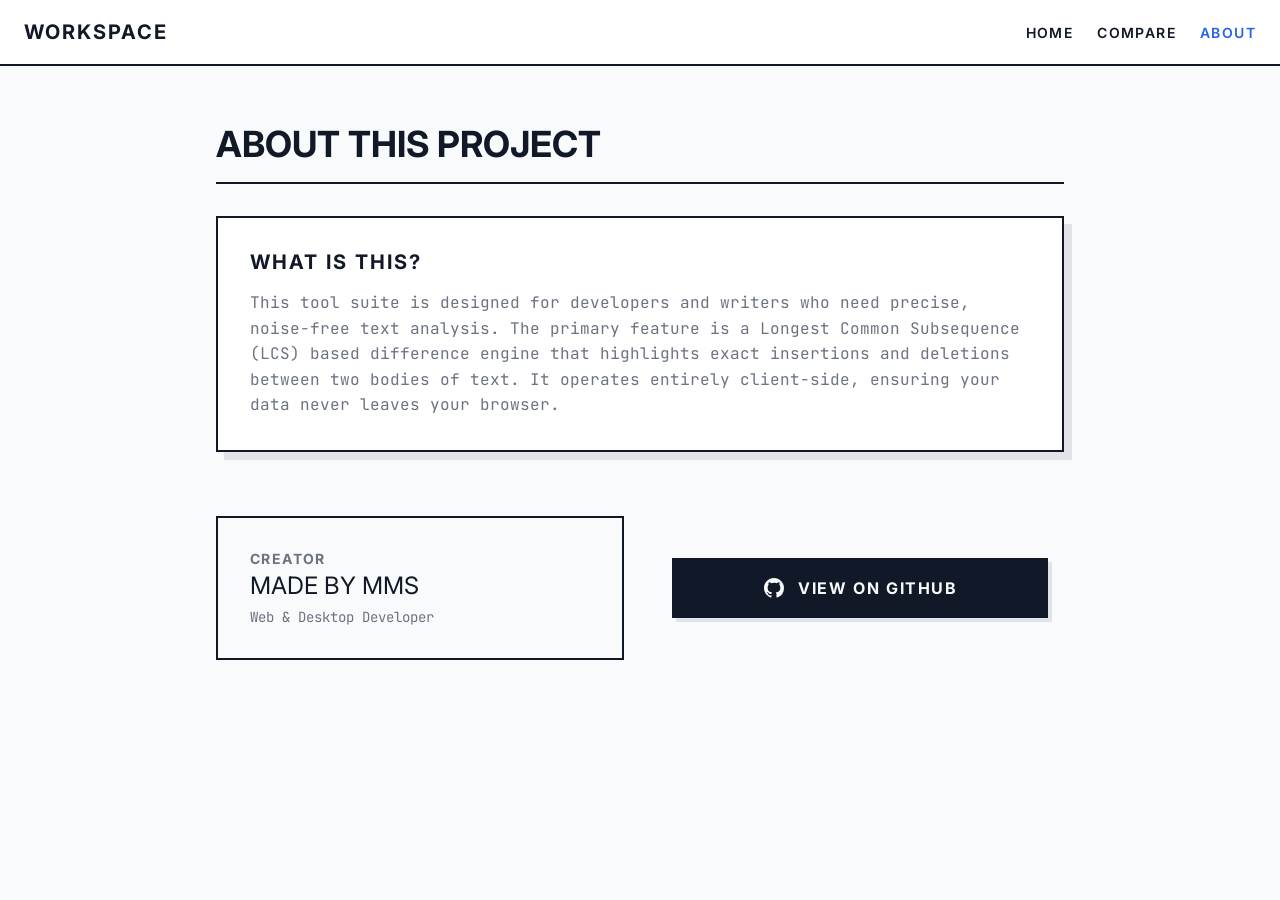
==== about.html @ 01a2ef1f "Add files via upload" ====
<!DOCTYPE html>
<html lang="en">
<head>
    <meta charset="UTF-8">
    <meta name="viewport" content="width=device-width, initial-scale=1.0">
    <title>Workspace | About</title>
    
    <link rel="preconnect" href="https://fonts.googleapis.com">
    <link rel="preconnect" href="https://fonts.gstatic.com" crossorigin>
    <link href="https://fonts.googleapis.com/css2?family=Inter:wght@300;400;500;600;700&family=JetBrains+Mono:wght@400;500&display=swap" rel="stylesheet">
    <link rel="stylesheet" href="style.css">
    
    <script>
        function applyTheme(theme) {
            if (theme === 'dark' || (theme === 'system' && window.matchMedia('(prefers-color-scheme: dark)').matches)) {
                document.documentElement.classList.add('dark');
            } else {
                document.documentElement.classList.remove('dark');
            }
        }
        applyTheme(localStorage.getItem('theme') || 'system');
    </script>
</head>
<body>

    <nav class="navbar">
        <div class="nav-content">
            <a href="index.html" class="nav-logo uppercase tracking-widest">Workspace</a>
            <div class="nav-links uppercase tracking-widest">
                <a href="index.html" class="nav-link">Home</a>
                <a href="compare.html" class="nav-link">Compare</a>
                <a href="about.html" class="nav-link active">About</a>
            </div>
        </div>
    </nav>

    <main class="container container-sm flex-grow" style="display: flex; flex-direction: column; gap: 2rem; margin-top: 2rem;">
        
        <header style="border-bottom: 2px solid var(--border-color); padding-bottom: 1rem;">
            <h1 class="uppercase font-bold" style="font-size: 2.25rem;">About This Project</h1>
        </header>

        <section class="card">
            <h2 class="uppercase tracking-widest" style="font-size: 1.25rem; margin-bottom: 1rem;">What is this?</h2>
            <p class="font-mono text-muted" style="line-height: 1.6;">
                This tool suite is designed for developers and writers who need precise, noise-free text analysis. The primary feature is a Longest Common Subsequence (LCS) based difference engine that highlights exact insertions and deletions between two bodies of text. It operates entirely client-side, ensuring your data never leaves your browser.
            </p>
        </section>

        <section class="about-grid">
            <div style="border: 2px solid var(--border-color); padding: 2rem; display: flex; flex-direction: column; justify-content: center;">
                <h3 class="text-muted uppercase tracking-widest" style="font-size: 0.875rem; margin-bottom: 0.25rem;">Creator</h3>
                <p class="uppercase font-bold" style="font-size: 1.5rem;">Made by MMS</p>
                <p class="font-mono text-muted" style="font-size: 0.875rem; margin-top: 0.5rem;">Web & Desktop Developer</p>
            </div>

            <div style="display: flex; align-items: center; justify-content: center; padding: 1rem;">
                <a href="https://github.com/mmssb" target="_blank" rel="noopener noreferrer" class="btn-primary uppercase tracking-widest" style="width: 100%; font-size: 1rem; box-shadow: var(--shadow-sm);">
                    <svg style="width: 1.5rem; height: 1.5rem;" fill="currentColor" viewBox="0 0 24 24" aria-hidden="true">
                        <path fill-rule="evenodd" d="M12 2C6.477 2 2 6.484 2 12.017c0 4.425 2.865 8.18 6.839 9.504.5.092.682-.217.682-.483 0-.237-.008-.868-.013-1.703-2.782.605-3.369-1.343-3.369-1.343-.454-1.158-1.11-1.466-1.11-1.466-.908-.62.069-.608.069-.608 1.003.07 1.531 1.032 1.531 1.032.892 1.53 2.341 1.088 2.91.832.092-.647.35-1.088.636-1.338-2.22-.253-4.555-1.113-4.555-4.951 0-1.093.39-1.988 1.029-2.688-.103-.253-.446-1.272.098-2.65 0 0 .84-.27 2.75 1.026A9.564 9.564 0 0112 6.844c.85.004 1.705.115 2.504.337 1.909-1.296 2.747-1.027 2.747-1.027.546 1.379.202 2.398.1 2.651.64.7 1.028 1.595 1.028 2.688 0 3.848-2.339 4.695-4.566 4.943.359.309.678.92.678 1.855 0 1.338-.012 2.419-.012 2.747 0 .268.18.58.688.482A10.019 10.019 0 0022 12.017C22 6.484 17.522 2 12 2z" clip-rule="evenodd" />
                    </svg>
                    View on GitHub
                </a>
            </div>
        </section>
    </main>

</body>
</html>
---- style.css ----
/* --- CSS Variables & Theming --- */
:root {
    /* Light Mode Tokens */
    --bg-main: #f9fafb; /* gray-50 */
    --bg-surface: #ffffff;
    --text-main: #111827; /* gray-900 */
    --text-muted: #6b7280; /* gray-500 */
    --border-color: #111827;
    --accent: #2563eb; /* blue-600 */
    --accent-hover: #1d4ed8;
    
    --shadow-sm: 4px 4px 0 0 rgba(17, 24, 39, 0.1);
    --shadow-lg: 8px 8px 0 0 rgba(17, 24, 39, 0.1);

    --diff-add-bg: #bbf7d0;
    --diff-add-text: #14532d;
    --diff-del-bg: #fecaca;
    --diff-del-text: #7f1d1d;
    --diff-border-add: #22c55e;
    --diff-border-del: #ef4444;
}

.dark {
    /* Dark Mode Tokens */
    --bg-main: #050505;
    --bg-surface: #0a0a0a;
    --text-main: #f3f4f6; /* gray-100 */
    --text-muted: #9ca3af; /* gray-400 */
    --border-color: #f3f4f6;
    --accent: #3b82f6; /* blue-500 */
    --accent-hover: #60a5fa;

    --shadow-sm: 4px 4px 0 0 rgba(255, 255, 255, 0.05);
    --shadow-lg: 8px 8px 0 0 rgba(255, 255, 255, 0.05);

    --diff-add-bg: rgba(34, 197, 94, 0.2);
    --diff-add-text: #4ade80;
    --diff-del-bg: rgba(239, 68, 68, 0.2);
    --diff-del-text: #f87171;
}

/* --- Resets & Base --- */
* {
    box-sizing: border-box;
    margin: 0;
    padding: 0;
    border-radius: 0 !important; /* Enforce sharp edges */
}

body {
    font-family: 'Inter', sans-serif;
    background-color: var(--bg-main);
    color: var(--text-main);
    min-height: 100vh;
    display: flex;
    flex-direction: column;
    transition: background-color 0.3s ease, color 0.3s ease;
    -webkit-font-smoothing: antialiased;
}

/* Scrollbars */
::-webkit-scrollbar { width: 10px; height: 10px; }
::-webkit-scrollbar-track { background: transparent; }
::-webkit-scrollbar-thumb { background: #d1d5db; }
::-webkit-scrollbar-thumb:hover { background: #9ca3af; }
.dark ::-webkit-scrollbar-thumb { background: #374151; }
.dark ::-webkit-scrollbar-thumb:hover { background: #4b5563; }

/* Typography Helpers */
.font-mono { font-family: 'JetBrains Mono', monospace; }
.uppercase { text-transform: uppercase; }
.tracking-widest { letter-spacing: 0.1em; }
.text-muted { color: var(--text-muted); }

/* --- Layout --- */
.container {
    width: 100%;
    max-width: 80rem; /* 1280px */
    margin: 0 auto;
    padding: 1.5rem;
}
.container-sm { max-width: 56rem; /* 896px */ }
.flex-grow { flex-grow: 1; }
.hidden { display: none !important; }

/* --- Navigation --- */
.navbar {
    background-color: var(--bg-surface);
    border-bottom: 2px solid var(--border-color);
}
.nav-content {
    max-width: 80rem;
    margin: 0 auto;
    padding: 0 1.5rem;
    display: flex;
    justify-content: space-between;
    align-items: center;
    height: 4rem;
}
.nav-logo {
    font-size: 1.25rem;
    font-weight: 700;
    text-decoration: none;
    color: inherit;
    transition: color 0.2s;
}
.nav-logo:hover { color: var(--accent); }
.nav-links {
    display: flex;
    gap: 1.5rem;
    font-size: 0.875rem;
    font-weight: 600;
}
.nav-link {
    text-decoration: none;
    color: inherit;
    transition: color 0.2s;
}
.nav-link:hover, .nav-link.active { color: var(--accent); }

/* --- Buttons --- */
.btn-primary {
    display: inline-flex;
    align-items: center;
    justify-content: center;
    gap: 0.75rem;
    padding: 1rem 3rem;
    background-color: var(--text-main);
    color: var(--bg-main);
    font-weight: 700;
    font-size: 1.125rem;
    text-decoration: none;
    border: 2px solid transparent;
    cursor: pointer;
    box-shadow: var(--shadow-lg);
    transition: transform 0.1s, background-color 0.2s;
}
.btn-primary:hover {
    background-color: var(--accent);
    color: #fff;
}
.btn-primary:active { transform: scale(0.95); }

/* --- Inputs & Cards --- */
.card {
    background-color: var(--bg-surface);
    border: 2px solid var(--border-color);
    padding: 2rem;
    box-shadow: var(--shadow-lg);
}
.textarea-group { display: flex; flex-direction: column; gap: 0.5rem; }
.textarea-label { font-size: 0.875rem; font-weight: 700; }
.textarea {
    width: 100%;
    height: 20rem;
    padding: 1rem;
    background-color: var(--bg-surface);
    color: var(--text-main);
    border: 2px solid var(--border-color);
    font-size: 0.875rem;
    line-height: 1.6;
    resize: vertical;
    box-shadow: var(--shadow-sm);
    transition: border-color 0.2s;
}
.textarea:focus {
    outline: none;
    border-color: var(--accent);
}

/* --- Theme Switcher --- */
.theme-switcher {
    display: flex;
    border: 2px solid var(--border-color);
    background-color: var(--bg-surface);
    padding: 2px;
}
.theme-btn {
    padding: 0.5rem 1rem;
    font-size: 0.75rem;
    font-weight: 600;
    background: transparent;
    color: var(--text-main);
    border: none;
    cursor: pointer;
    transition: background-color 0.2s;
}
.theme-btn + .theme-btn { border-left: 2px solid var(--border-color); }
.theme-btn:hover { background-color: rgba(128, 128, 128, 0.1); }
.theme-btn.active {
    background-color: var(--text-main);
    color: var(--bg-main);
}

/* --- Specific Pages --- */
.hero-section {
    display: flex;
    flex-direction: column;
    align-items: center;
    justify-content: center;
    text-align: center;
    gap: 2rem;
    padding: 3rem 1.5rem;
}
.hero-title { font-size: clamp(3rem, 5vw, 4.5rem); line-height: 1.1; }
.hero-subtitle { font-size: 1.25rem; max-width: 42rem; }

.compare-grid {
    display: grid;
    grid-template-columns: 1fr;
    gap: 1.5rem;
}
@media (min-width: 1024px) {
    .compare-grid { grid-template-columns: 1fr 1fr; }
}

.compare-header {
    display: flex;
    flex-wrap: wrap;
    justify-content: space-between;
    align-items: center;
    gap: 1rem;
    padding-bottom: 1rem;
    margin-bottom: 1.5rem;
    margin-top: 1rem;
    border-bottom: 2px solid var(--border-color);
}
.compare-title { font-size: 1.875rem; }

.diff-legend { display: flex; gap: 1rem; font-size: 0.75rem; }
.diff-legend-item { display: flex; align-items: center; gap: 0.25rem; }
.diff-box { width: 12px; height: 12px; border: 1px solid; }
.diff-box.add { background-color: var(--diff-add-bg); border-color: var(--diff-border-add); }
.diff-box.del { background-color: var(--diff-del-bg); border-color: var(--diff-border-del); }

.diff-output {
    min-height: 16rem;
    white-space: pre-wrap;
    font-size: 1rem;
    line-height: 1.6;
}

ins { background-color: var(--diff-add-bg); color: var(--diff-add-text); text-decoration: none; padding: 0.125rem 0; }
del { background-color: var(--diff-del-bg); color: var(--diff-del-text); text-decoration: line-through; padding: 0.125rem 0; }

.about-grid { display: grid; grid-template-columns: 1fr; gap: 2rem; margin-top: 2rem; }
@media (min-width: 768px) {
    .about-grid { grid-template-columns: 1fr 1fr; }
}
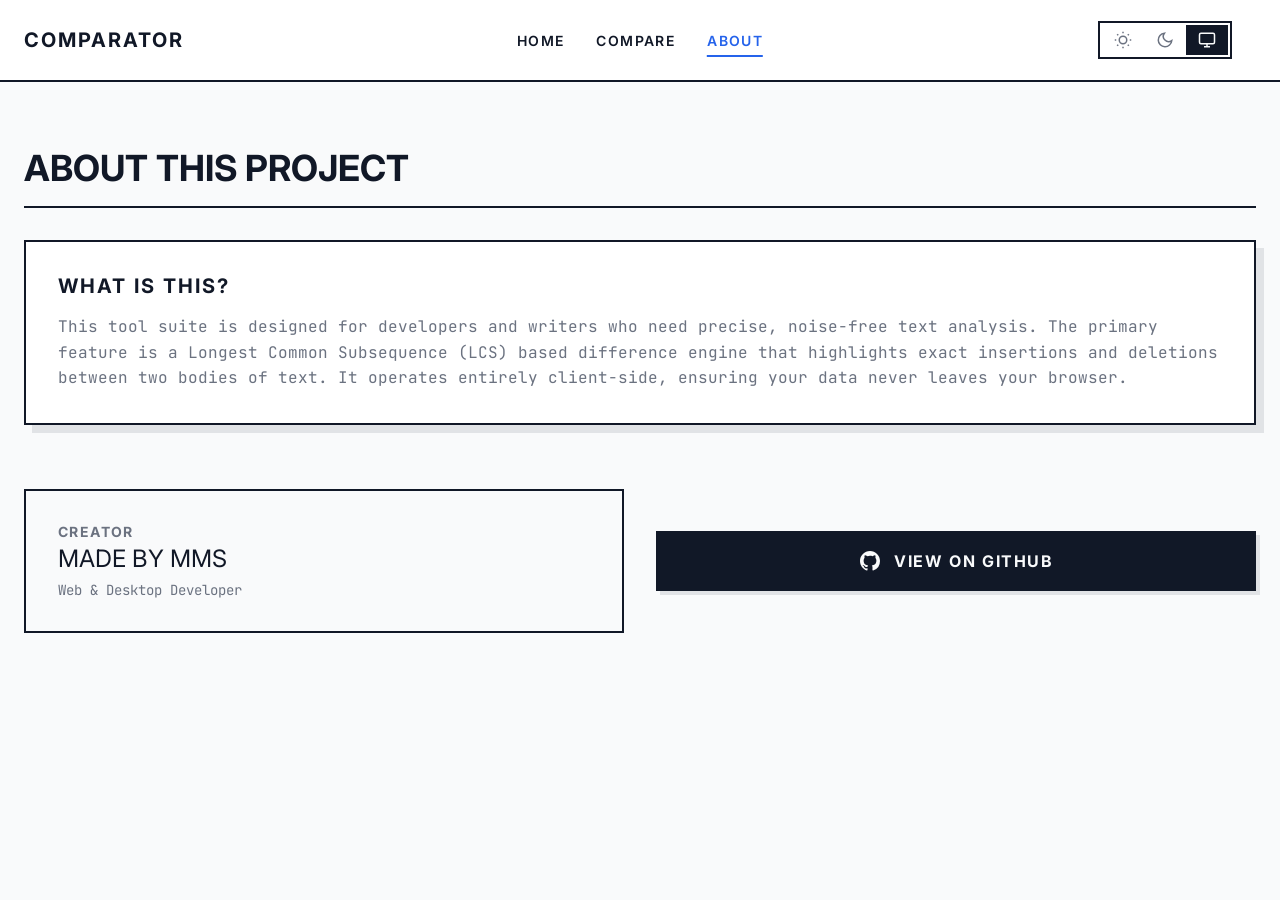
==== commit 0d24564d: "Add files via upload" ====
--- a/about.html
+++ b/about.html
@@ -3,39 +3,62 @@
 <head>
     <meta charset="UTF-8">
     <meta name="viewport" content="width=device-width, initial-scale=1.0">
-    <title>Workspace | About</title>
-    
+    <title>Comparator | About</title>
     <link rel="preconnect" href="https://fonts.googleapis.com">
     <link rel="preconnect" href="https://fonts.gstatic.com" crossorigin>
     <link href="https://fonts.googleapis.com/css2?family=Inter:wght@300;400;500;600;700&family=JetBrains+Mono:wght@400;500&display=swap" rel="stylesheet">
     <link rel="stylesheet" href="style.css">
-    
     <script>
-        function applyTheme(theme) {
-            if (theme === 'dark' || (theme === 'system' && window.matchMedia('(prefers-color-scheme: dark)').matches)) {
-                document.documentElement.classList.add('dark');
-            } else {
-                document.documentElement.classList.remove('dark');
-            }
-        }
-        applyTheme(localStorage.getItem('theme') || 'system');
+        const t = localStorage.getItem('theme') || 'system';
+        if (t === 'dark' || (t === 'system' && window.matchMedia('(prefers-color-scheme: dark)').matches)) { document.documentElement.classList.add('dark'); }
     </script>
 </head>
 <body>
 
-    <nav class="navbar">
-        <div class="nav-content">
-            <a href="index.html" class="nav-logo uppercase tracking-widest">Workspace</a>
+    <!-- Change class to set layout: nav-default | nav-left | nav-center | nav-side -->
+<!-- Change class to: nav-right (Default), nav-left, or nav-center -->
+<!-- Example Mix: Desktop Right Align + Mobile Top Drawer + Floating Container -->
+<nav class="navbar nav-center drawer-right nav-bottom">
+    <div class="nav-content">
+        <!-- 1. Logo -->
+        <a href="index.html" class="nav-logo uppercase tracking-widest">Comparator</a>
+        
+        <!-- 2. Nav Links & Theme Switcher (Combined for Mobile Drawer Support) -->
+        <div class="nav-center-group" id="nav-center-group">
             <div class="nav-links uppercase tracking-widest">
-                <a href="index.html" class="nav-link">Home</a>
+                <a href="index.html" class="nav-link ">Home</a>
                 <a href="compare.html" class="nav-link">Compare</a>
                 <a href="about.html" class="nav-link active">About</a>
             </div>
+
+            <!-- Modern Icon Theme Switcher -->
+            <div class="theme-switcher-nav">
+                <button id="theme-light" class="theme-icon-btn" aria-label="Light Theme">
+                    <svg viewBox="0 0 24 24"><circle cx="12" cy="12" r="5"></circle><line x1="12" y1="1" x2="12" y2="3"></line><line x1="12" y1="21" x2="12" y2="23"></line><line x1="4.22" y1="4.22" x2="5.64" y2="5.64"></line><line x1="18.36" y1="18.36" x2="19.78" y2="19.78"></line><line x1="1" y1="12" x2="3" y2="12"></line><line x1="21" y1="12" x2="23" y2="12"></line><line x1="4.22" y1="19.78" x2="5.64" y2="18.36"></line><line x1="18.36" y1="5.64" x2="19.78" y2="4.22"></line></svg>
+                </button>
+                <button id="theme-dark" class="theme-icon-btn" aria-label="Dark Theme">
+                    <svg viewBox="0 0 24 24"><path d="M21 12.79A9 9 0 1 1 11.21 3 7 7 0 0 0 21 12.79z"></path></svg>
+                </button>
+                <button id="theme-system" class="theme-icon-btn" aria-label="System Theme">
+                    <svg viewBox="0 0 24 24"><rect x="2" y="3" width="20" height="14" rx="2" ry="2"></rect><line x1="8" y1="21" x2="16" y2="21"></line><line x1="12" y1="17" x2="12" y2="21"></line></svg>
+                </button>
+            </div>
         </div>
-    </nav>
+
+        <!-- 3. Mobile Hamburger Toggle -->
+        <div class="nav-actions">
+            <button class="nav-toggle" id="mobile-menu-btn" aria-label="Toggle menu">
+                <div class="hamburger">
+                    <span class="line"></span>
+                    <span class="line"></span>
+                    <span class="line"></span>
+                </div>
+            </button>
+        </div>
+    </div>
+</nav>
 
     <main class="container container-sm flex-grow" style="display: flex; flex-direction: column; gap: 2rem; margin-top: 2rem;">
-        
         <header style="border-bottom: 2px solid var(--border-color); padding-bottom: 1rem;">
             <h1 class="uppercase font-bold" style="font-size: 2.25rem;">About This Project</h1>
         </header>
@@ -47,23 +70,22 @@
             </p>
         </section>
 
-        <section class="about-grid">
+        <section style="display: grid; grid-template-columns: repeat(auto-fit, minmax(280px, 1fr)); gap: 2rem; margin-top: 2rem;">
             <div style="border: 2px solid var(--border-color); padding: 2rem; display: flex; flex-direction: column; justify-content: center;">
                 <h3 class="text-muted uppercase tracking-widest" style="font-size: 0.875rem; margin-bottom: 0.25rem;">Creator</h3>
                 <p class="uppercase font-bold" style="font-size: 1.5rem;">Made by MMS</p>
                 <p class="font-mono text-muted" style="font-size: 0.875rem; margin-top: 0.5rem;">Web & Desktop Developer</p>
             </div>
 
-            <div style="display: flex; align-items: center; justify-content: center; padding: 1rem;">
+            <div style="display: flex; align-items: center; justify-content: center;">
                 <a href="https://github.com/mmssb" target="_blank" rel="noopener noreferrer" class="btn-primary uppercase tracking-widest" style="width: 100%; font-size: 1rem; box-shadow: var(--shadow-sm);">
-                    <svg style="width: 1.5rem; height: 1.5rem;" fill="currentColor" viewBox="0 0 24 24" aria-hidden="true">
-                        <path fill-rule="evenodd" d="M12 2C6.477 2 2 6.484 2 12.017c0 4.425 2.865 8.18 6.839 9.504.5.092.682-.217.682-.483 0-.237-.008-.868-.013-1.703-2.782.605-3.369-1.343-3.369-1.343-.454-1.158-1.11-1.466-1.11-1.466-.908-.62.069-.608.069-.608 1.003.07 1.531 1.032 1.531 1.032.892 1.53 2.341 1.088 2.91.832.092-.647.35-1.088.636-1.338-2.22-.253-4.555-1.113-4.555-4.951 0-1.093.39-1.988 1.029-2.688-.103-.253-.446-1.272.098-2.65 0 0 .84-.27 2.75 1.026A9.564 9.564 0 0112 6.844c.85.004 1.705.115 2.504.337 1.909-1.296 2.747-1.027 2.747-1.027.546 1.379.202 2.398.1 2.651.64.7 1.028 1.595 1.028 2.688 0 3.848-2.339 4.695-4.566 4.943.359.309.678.92.678 1.855 0 1.338-.012 2.419-.012 2.747 0 .268.18.58.688.482A10.019 10.019 0 0022 12.017C22 6.484 17.522 2 12 2z" clip-rule="evenodd" />
-                    </svg>
+                    <svg style="width: 1.5rem; height: 1.5rem;" fill="currentColor" viewBox="0 0 24 24" aria-hidden="true"><path fill-rule="evenodd" d="M12 2C6.477 2 2 6.484 2 12.017c0 4.425 2.865 8.18 6.839 9.504.5.092.682-.217.682-.483 0-.237-.008-.868-.013-1.703-2.782.605-3.369-1.343-3.369-1.343-.454-1.158-1.11-1.466-1.11-1.466-.908-.62.069-.608.069-.608 1.003.07 1.531 1.032 1.531 1.032.892 1.53 2.341 1.088 2.91.832.092-.647.35-1.088.636-1.338-2.22-.253-4.555-1.113-4.555-4.951 0-1.093.39-1.988 1.029-2.688-.103-.253-.446-1.272.098-2.65 0 0 .84-.27 2.75 1.026A9.564 9.564 0 0112 6.844c.85.004 1.705.115 2.504.337 1.909-1.296 2.747-1.027 2.747-1.027.546 1.379.202 2.398.1 2.651.64.7 1.028 1.595 1.028 2.688 0 3.848-2.339 4.695-4.566 4.943.359.309.678.92.678 1.855 0 1.338-.012 2.419-.012 2.747 0 .268.18.58.688.482A10.019 10.019 0 0022 12.017C22 6.484 17.522 2 12 2z" clip-rule="evenodd" /></svg>
                     View on GitHub
                 </a>
             </div>
         </section>
     </main>
 
+    <script src="script.js" defer></script>
 </body>
 </html>
--- a/style.css
+++ b/style.css
@@ -1,13 +1,11 @@
 /* --- CSS Variables & Theming --- */
 :root {
-    /* Light Mode Tokens */
-    --bg-main: #f9fafb; /* gray-50 */
+    --bg-main: #f9fafb;
     --bg-surface: #ffffff;
-    --text-main: #111827; /* gray-900 */
-    --text-muted: #6b7280; /* gray-500 */
+    --text-main: #111827;
+    --text-muted: #6b7280;
     --border-color: #111827;
-    --accent: #2563eb; /* blue-600 */
-    --accent-hover: #1d4ed8;
+    --accent: #2563eb;
     
     --shadow-sm: 4px 4px 0 0 rgba(17, 24, 39, 0.1);
     --shadow-lg: 8px 8px 0 0 rgba(17, 24, 39, 0.1);
@@ -21,14 +19,12 @@
 }
 
 .dark {
-    /* Dark Mode Tokens */
     --bg-main: #050505;
     --bg-surface: #0a0a0a;
-    --text-main: #f3f4f6; /* gray-100 */
-    --text-muted: #9ca3af; /* gray-400 */
+    --text-main: #f3f4f6;
+    --text-muted: #9ca3af;
     --border-color: #f3f4f6;
-    --accent: #3b82f6; /* blue-500 */
-    --accent-hover: #60a5fa;
+    --accent: #3b82f6;
 
     --shadow-sm: 4px 4px 0 0 rgba(255, 255, 255, 0.05);
     --shadow-lg: 8px 8px 0 0 rgba(255, 255, 255, 0.05);
@@ -39,26 +35,16 @@
     --diff-del-text: #f87171;
 }
 
-/* --- Resets & Base --- */
-* {
-    box-sizing: border-box;
-    margin: 0;
-    padding: 0;
-    border-radius: 0 !important; /* Enforce sharp edges */
-}
-
+/* --- Resets --- */
+* { box-sizing: border-box; margin: 0; padding: 0; border-radius: 0 !important; }
 body {
     font-family: 'Inter', sans-serif;
-    background-color: var(--bg-main);
-    color: var(--text-main);
-    min-height: 100vh;
-    display: flex;
-    flex-direction: column;
+    background-color: var(--bg-main); color: var(--text-main);
+    min-height: 100vh; display: flex; flex-direction: column;
     transition: background-color 0.3s ease, color 0.3s ease;
     -webkit-font-smoothing: antialiased;
 }
 
-/* Scrollbars */
 ::-webkit-scrollbar { width: 10px; height: 10px; }
 ::-webkit-scrollbar-track { background: transparent; }
 ::-webkit-scrollbar-thumb { background: #d1d5db; }
@@ -66,184 +52,153 @@
 .dark ::-webkit-scrollbar-thumb { background: #374151; }
 .dark ::-webkit-scrollbar-thumb:hover { background: #4b5563; }
 
-/* Typography Helpers */
 .font-mono { font-family: 'JetBrains Mono', monospace; }
 .uppercase { text-transform: uppercase; }
 .tracking-widest { letter-spacing: 0.1em; }
 .text-muted { color: var(--text-muted); }
-
-/* --- Layout --- */
-.container {
-    width: 100%;
-    max-width: 80rem; /* 1280px */
-    margin: 0 auto;
-    padding: 1.5rem;
-}
-.container-sm { max-width: 56rem; /* 896px */ }
+.container { width: 100%; max-width: 80rem; margin: 0 auto; padding: 2rem 1.5rem; }
 .flex-grow { flex-grow: 1; }
 .hidden { display: none !important; }
 
-/* --- Navigation --- */
+/* --- Navigation Base --- */
 .navbar {
     background-color: var(--bg-surface);
     border-bottom: 2px solid var(--border-color);
-}
+    position: sticky; 
+    top: 0;
+    z-index: 1000;
+    transition: all 0.3s ease;
+}
+
+/* Dynamic Floating Option */
+.navbar.nav-dynamic {
+    margin: 1rem auto;
+    width: calc(100% - 2rem);
+    max-width: 80rem;
+    border: 2px solid var(--border-color);
+    box-shadow: var(--shadow-lg);
+    top: 1rem;
+}
+
 .nav-content {
-    max-width: 80rem;
-    margin: 0 auto;
-    padding: 0 1.5rem;
-    display: flex;
-    justify-content: space-between;
-    align-items: center;
-    height: 4rem;
-}
-.nav-logo {
-    font-size: 1.25rem;
-    font-weight: 700;
-    text-decoration: none;
-    color: inherit;
-    transition: color 0.2s;
-}
+    max-width: 80rem; margin: 0 auto; padding: 0 1.5rem;
+    display: flex; align-items: center; justify-content: space-between;
+    height: 5rem;
+    position: relative;
+    z-index: 100;
+    background-color: var(--bg-surface);
+}
+
+.nav-logo { font-size: 1.25rem; font-weight: 700; text-decoration: none; color: inherit; transition: color 0.2s;}
 .nav-logo:hover { color: var(--accent); }
-.nav-links {
-    display: flex;
-    gap: 1.5rem;
-    font-size: 0.875rem;
-    font-weight: 600;
-}
+
+/* --- Links & Desktop Alignments --- */
+.nav-center-group { 
+    display: flex; 
+    flex-grow: 1; 
+    align-items: center; 
+}
+.nav-links { display: flex; gap: 2rem; font-size: 0.875rem; font-weight: 600; }
+
 .nav-link {
-    text-decoration: none;
-    color: inherit;
-    transition: color 0.2s;
+    text-decoration: none; color: inherit; position: relative; padding: 0.25rem 0; transition: color 0.2s;
 }
 .nav-link:hover, .nav-link.active { color: var(--accent); }
-
-/* --- Buttons --- */
+.nav-link::after {
+    content: ''; position: absolute; bottom: -4px; left: 0; width: 0%; height: 2px;
+    background-color: var(--accent); transition: width 0.3s cubic-bezier(0.4, 0, 0.2, 1);
+}
+.nav-link:hover::after, .nav-link.active::after { width: 100%; }
+
+@media (min-width: 769px) {
+    .navbar.nav-right .nav-center-group { justify-content: flex-end; gap: 2.5rem; }
+    
+    .navbar.nav-left .nav-center-group { justify-content: flex-start; gap: 2.5rem; margin-left: 2.5rem; }
+    .navbar.nav-left .theme-switcher-nav { margin-left: auto; }
+    
+    .navbar.nav-center .nav-center-group { justify-content: center; }
+    .navbar.nav-center .nav-links { position: absolute; left: 50%; transform: translateX(-50%); }
+    .navbar.nav-center .theme-switcher-nav { margin-left: auto; }
+}
+
+/* Theme Switcher block */
+.theme-switcher-nav {
+    display: flex; border: 2px solid var(--border-color); background-color: var(--bg-surface); padding: 2px;
+}
+.theme-icon-btn {
+    background: none; border: none; cursor: pointer; padding: 0.375rem 0.75rem;
+    color: var(--text-muted); transition: all 0.2s; display: flex; align-items: center; justify-content: center;
+}
+.theme-icon-btn svg { width: 1.125rem; height: 1.125rem; stroke: currentColor; stroke-width: 2; fill: none; }
+.theme-icon-btn:hover:not(.active) { color: var(--text-main); background-color: rgba(128, 128, 128, 0.1); }
+.theme-icon-btn.active { background-color: var(--text-main); color: var(--bg-main); }
+
+/* Hamburger Button */
+.nav-actions { display: flex; align-items: center; margin-left: 1.5rem; z-index: 100; }
+.nav-toggle { display: none; background: none; border: none; color: var(--text-main); cursor: pointer; padding: 0.5rem; }
+.hamburger { width: 24px; height: 18px; display: flex; flex-direction: column; justify-content: space-between; }
+.hamburger .line {
+    display: block; width: 100%; height: 2px; background-color: currentColor;
+    transition: transform 0.3s cubic-bezier(0.4, 0, 0.2, 1), opacity 0.3s ease;
+}
+.nav-toggle.is-active .line:nth-child(1) { transform: translateY(8px) rotate(45deg); }
+.nav-toggle.is-active .line:nth-child(2) { opacity: 0; }
+.nav-toggle.is-active .line:nth-child(3) { transform: translateY(-8px) rotate(-45deg); }
+
+/* --- Mobile Menu Drawers --- */
+@media (max-width: 768px) {
+    .nav-toggle { display: block; }
+    .navbar.nav-dynamic { margin: 0; width: 100%; border-left: none; border-right: none; border-top: none; top: 0; }
+    
+    .nav-center-group {
+        position: fixed; background-color: var(--bg-surface);
+        display: flex; flex-direction: column; justify-content: center; align-items: center;
+        z-index: 90; gap: 3rem;
+        transition: all 0.4s cubic-bezier(0.4, 0, 0.2, 1);
+    }
+    .nav-links { flex-direction: column; align-items: center; gap: 2rem; font-size: 1.25rem; }
+    
+    /* Dynamic Mobile Modifiers */
+    .navbar.drawer-right .nav-center-group { top: 0; right: -100%; width: 18rem; height: 100vh; border-left: 2px solid var(--border-color); }
+    .navbar.drawer-right .nav-center-group.menu-open { right: 0; }
+
+    .navbar.drawer-left .nav-center-group { top: 0; left: -100%; width: 18rem; height: 100vh; border-right: 2px solid var(--border-color); }
+    .navbar.drawer-left .nav-center-group.menu-open { left: 0; }
+
+    .navbar.drawer-top .nav-center-group { top: -100vh; left: 0; width: 100%; height: auto; padding: 7rem 0 3rem 0; border-bottom: 2px solid var(--border-color); }
+    .navbar.drawer-top .nav-center-group.menu-open { top: 0; }
+
+    .navbar.drawer-bottom .nav-center-group { bottom: -100vh; left: 0; width: 100%; height: auto; padding: 3rem 0 7rem 0; border-top: 2px solid var(--border-color); }
+    .navbar.drawer-bottom .nav-center-group.menu-open { bottom: 0; }
+}
+
+/* --- UI Components & Compare Tools --- */
 .btn-primary {
-    display: inline-flex;
-    align-items: center;
-    justify-content: center;
-    gap: 0.75rem;
-    padding: 1rem 3rem;
-    background-color: var(--text-main);
-    color: var(--bg-main);
-    font-weight: 700;
-    font-size: 1.125rem;
-    text-decoration: none;
-    border: 2px solid transparent;
-    cursor: pointer;
-    box-shadow: var(--shadow-lg);
-    transition: transform 0.1s, background-color 0.2s;
-}
-.btn-primary:hover {
-    background-color: var(--accent);
-    color: #fff;
-}
+    display: inline-flex; align-items: center; justify-content: center; gap: 0.75rem;
+    padding: 1rem 3rem; background-color: var(--text-main); color: var(--bg-main);
+    font-weight: 700; font-size: 1.125rem; text-decoration: none; border: 2px solid transparent;
+    cursor: pointer; box-shadow: var(--shadow-lg); transition: transform 0.1s, background-color 0.2s;
+}
+.btn-primary:hover { background-color: var(--accent); color: #fff; }
 .btn-primary:active { transform: scale(0.95); }
 
-/* --- Inputs & Cards --- */
-.card {
-    background-color: var(--bg-surface);
-    border: 2px solid var(--border-color);
-    padding: 2rem;
-    box-shadow: var(--shadow-lg);
-}
+.card { background-color: var(--bg-surface); border: 2px solid var(--border-color); padding: 2rem; box-shadow: var(--shadow-lg); }
 .textarea-group { display: flex; flex-direction: column; gap: 0.5rem; }
 .textarea-label { font-size: 0.875rem; font-weight: 700; }
 .textarea {
-    width: 100%;
-    height: 20rem;
-    padding: 1rem;
-    background-color: var(--bg-surface);
-    color: var(--text-main);
-    border: 2px solid var(--border-color);
-    font-size: 0.875rem;
-    line-height: 1.6;
-    resize: vertical;
-    box-shadow: var(--shadow-sm);
-    transition: border-color 0.2s;
-}
-.textarea:focus {
-    outline: none;
-    border-color: var(--accent);
-}
-
-/* --- Theme Switcher --- */
-.theme-switcher {
-    display: flex;
-    border: 2px solid var(--border-color);
-    background-color: var(--bg-surface);
-    padding: 2px;
-}
-.theme-btn {
-    padding: 0.5rem 1rem;
-    font-size: 0.75rem;
-    font-weight: 600;
-    background: transparent;
-    color: var(--text-main);
-    border: none;
-    cursor: pointer;
-    transition: background-color 0.2s;
-}
-.theme-btn + .theme-btn { border-left: 2px solid var(--border-color); }
-.theme-btn:hover { background-color: rgba(128, 128, 128, 0.1); }
-.theme-btn.active {
-    background-color: var(--text-main);
-    color: var(--bg-main);
-}
-
-/* --- Specific Pages --- */
-.hero-section {
-    display: flex;
-    flex-direction: column;
-    align-items: center;
-    justify-content: center;
-    text-align: center;
-    gap: 2rem;
-    padding: 3rem 1.5rem;
-}
-.hero-title { font-size: clamp(3rem, 5vw, 4.5rem); line-height: 1.1; }
-.hero-subtitle { font-size: 1.25rem; max-width: 42rem; }
-
-.compare-grid {
-    display: grid;
-    grid-template-columns: 1fr;
-    gap: 1.5rem;
-}
-@media (min-width: 1024px) {
-    .compare-grid { grid-template-columns: 1fr 1fr; }
-}
-
-.compare-header {
-    display: flex;
-    flex-wrap: wrap;
-    justify-content: space-between;
-    align-items: center;
-    gap: 1rem;
-    padding-bottom: 1rem;
-    margin-bottom: 1.5rem;
-    margin-top: 1rem;
-    border-bottom: 2px solid var(--border-color);
-}
-.compare-title { font-size: 1.875rem; }
-
+    width: 100%; height: 20rem; padding: 1rem; background-color: var(--bg-surface); color: var(--text-main);
+    border: 2px solid var(--border-color); font-size: 0.875rem; line-height: 1.6; resize: vertical; box-shadow: var(--shadow-sm); transition: border-color 0.2s;
+}
+.textarea:focus { outline: none; border-color: var(--accent); }
+
+.compare-grid { display: grid; grid-template-columns: 1fr; gap: 1.5rem; }
+@media (min-width: 1024px) { .compare-grid { grid-template-columns: 1fr 1fr; } }
+.compare-header { display: flex; flex-wrap: wrap; justify-content: space-between; align-items: center; gap: 1rem; padding-bottom: 1rem; margin-bottom: 1.5rem; border-bottom: 2px solid var(--border-color); }
 .diff-legend { display: flex; gap: 1rem; font-size: 0.75rem; }
 .diff-legend-item { display: flex; align-items: center; gap: 0.25rem; }
 .diff-box { width: 12px; height: 12px; border: 1px solid; }
 .diff-box.add { background-color: var(--diff-add-bg); border-color: var(--diff-border-add); }
 .diff-box.del { background-color: var(--diff-del-bg); border-color: var(--diff-border-del); }
-
-.diff-output {
-    min-height: 16rem;
-    white-space: pre-wrap;
-    font-size: 1rem;
-    line-height: 1.6;
-}
-
+.diff-output { min-height: 16rem; white-space: pre-wrap; font-size: 1rem; line-height: 1.6; }
 ins { background-color: var(--diff-add-bg); color: var(--diff-add-text); text-decoration: none; padding: 0.125rem 0; }
-del { background-color: var(--diff-del-bg); color: var(--diff-del-text); text-decoration: line-through; padding: 0.125rem 0; }
-
-.about-grid { display: grid; grid-template-columns: 1fr; gap: 2rem; margin-top: 2rem; }
-@media (min-width: 768px) {
-    .about-grid { grid-template-columns: 1fr 1fr; }
-}+del { background-color: var(--diff-del-bg); color: var(--diff-del-text); text-decoration: line-through; padding: 0.125rem 0; }
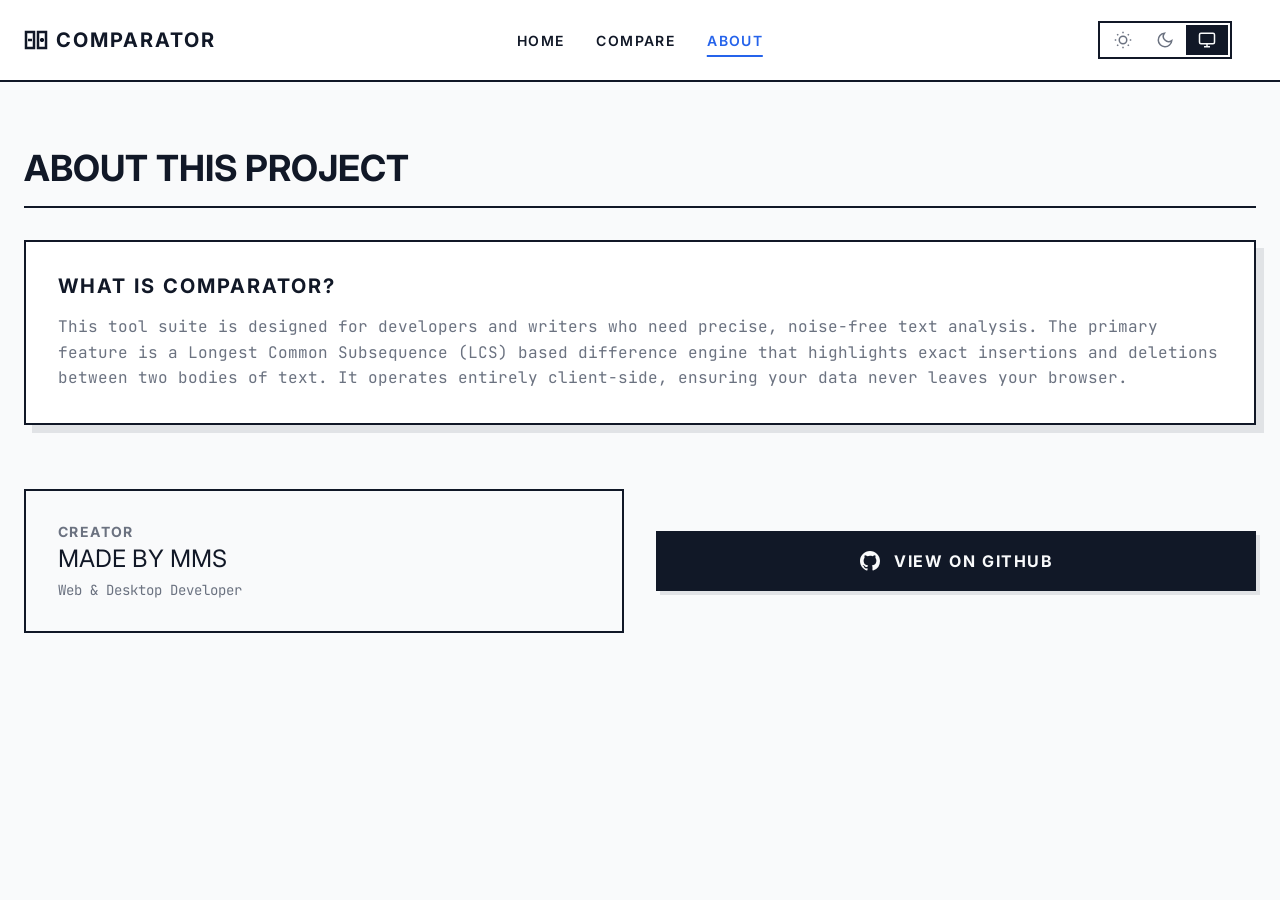
==== commit f2f68274: "Add files via upload" ====
--- a/about.html
+++ b/about.html
@@ -15,14 +15,44 @@
 </head>
 <body>
 
+    <!-- Desktop Alignments:
+
+nav-right (Default)
+
+nav-left
+
+nav-center
+
+Mobile Drawer Animations:
+
+drawer-right (Default)
+
+drawer-left
+
+drawer-top
+
+drawer-bottom -->
+
     <!-- Change class to set layout: nav-default | nav-left | nav-center | nav-side -->
 <!-- Change class to: nav-right (Default), nav-left, or nav-center -->
 <!-- Example Mix: Desktop Right Align + Mobile Top Drawer + Floating Container -->
 <nav class="navbar nav-center drawer-right nav-bottom">
     <div class="nav-content">
         <!-- 1. Logo -->
-        <a href="index.html" class="nav-logo uppercase tracking-widest">Comparator</a>
-        
+        <!-- <a href="index.html" class="nav-logo uppercase tracking-widest">Comparator</a> -->
+        <!-- 1. Logo (Replace this in all your HTML files) -->
+<a href="index.html" class="nav-logo uppercase tracking-widest" style="display: flex; align-items: center; gap: 0.5rem;">
+    <svg xmlns="http://www.w3.org/2000/svg" viewBox="0 0 24 24" fill="none" stroke="currentColor" stroke-width="2.5" style="width: 1.5rem; height: 1.5rem;">
+        <!-- Left Document (Minus) -->
+        <rect x="2" y="4" width="8" height="16"></rect>
+        <line x1="4" y1="12" x2="8" y2="12"></line>
+        <!-- Right Document (Plus) -->
+        <rect x="14" y="4" width="8" height="16"></rect>
+        <line x1="16" y1="12" x2="20" y2="12"></line>
+        <line x1="18" y1="10" x2="18" y2="14"></line>
+    </svg>
+    Comparator
+</a>
         <!-- 2. Nav Links & Theme Switcher (Combined for Mobile Drawer Support) -->
         <div class="nav-center-group" id="nav-center-group">
             <div class="nav-links uppercase tracking-widest">
@@ -58,18 +88,21 @@
     </div>
 </nav>
 
-    <main class="container container-sm flex-grow" style="display: flex; flex-direction: column; gap: 2rem; margin-top: 2rem;">
+<main class="container container-sm flex-grow" style="display: flex; flex-direction: column; gap: 2rem; margin-top: 2rem;">
+        
         <header style="border-bottom: 2px solid var(--border-color); padding-bottom: 1rem;">
             <h1 class="uppercase font-bold" style="font-size: 2.25rem;">About This Project</h1>
         </header>
 
+        <!-- Description -->
         <section class="card">
-            <h2 class="uppercase tracking-widest" style="font-size: 1.25rem; margin-bottom: 1rem;">What is this?</h2>
+            <h2 class="uppercase tracking-widest" style="font-size: 1.25rem; margin-bottom: 1rem;">What is Comparator?</h2>
             <p class="font-mono text-muted" style="line-height: 1.6;">
                 This tool suite is designed for developers and writers who need precise, noise-free text analysis. The primary feature is a Longest Common Subsequence (LCS) based difference engine that highlights exact insertions and deletions between two bodies of text. It operates entirely client-side, ensuring your data never leaves your browser.
             </p>
         </section>
 
+        <!-- Credits -->
         <section style="display: grid; grid-template-columns: repeat(auto-fit, minmax(280px, 1fr)); gap: 2rem; margin-top: 2rem;">
             <div style="border: 2px solid var(--border-color); padding: 2rem; display: flex; flex-direction: column; justify-content: center;">
                 <h3 class="text-muted uppercase tracking-widest" style="font-size: 0.875rem; margin-bottom: 0.25rem;">Creator</h3>
@@ -78,7 +111,7 @@
             </div>
 
             <div style="display: flex; align-items: center; justify-content: center;">
-                <a href="https://github.com/mmssb" target="_blank" rel="noopener noreferrer" class="btn-primary uppercase tracking-widest" style="width: 100%; font-size: 1rem; box-shadow: var(--shadow-sm);">
+                <a href="https://github.com/MMSSB/Comparator.com" target="_blank" rel="noopener noreferrer" class="btn-primary uppercase tracking-widest" style="width: 100%; font-size: 1rem; box-shadow: var(--shadow-sm);">
                     <svg style="width: 1.5rem; height: 1.5rem;" fill="currentColor" viewBox="0 0 24 24" aria-hidden="true"><path fill-rule="evenodd" d="M12 2C6.477 2 2 6.484 2 12.017c0 4.425 2.865 8.18 6.839 9.504.5.092.682-.217.682-.483 0-.237-.008-.868-.013-1.703-2.782.605-3.369-1.343-3.369-1.343-.454-1.158-1.11-1.466-1.11-1.466-.908-.62.069-.608.069-.608 1.003.07 1.531 1.032 1.531 1.032.892 1.53 2.341 1.088 2.91.832.092-.647.35-1.088.636-1.338-2.22-.253-4.555-1.113-4.555-4.951 0-1.093.39-1.988 1.029-2.688-.103-.253-.446-1.272.098-2.65 0 0 .84-.27 2.75 1.026A9.564 9.564 0 0112 6.844c.85.004 1.705.115 2.504.337 1.909-1.296 2.747-1.027 2.747-1.027.546 1.379.202 2.398.1 2.651.64.7 1.028 1.595 1.028 2.688 0 3.848-2.339 4.695-4.566 4.943.359.309.678.92.678 1.855 0 1.338-.012 2.419-.012 2.747 0 .268.18.58.688.482A10.019 10.019 0 0022 12.017C22 6.484 17.522 2 12 2z" clip-rule="evenodd" /></svg>
                     View on GitHub
                 </a>
